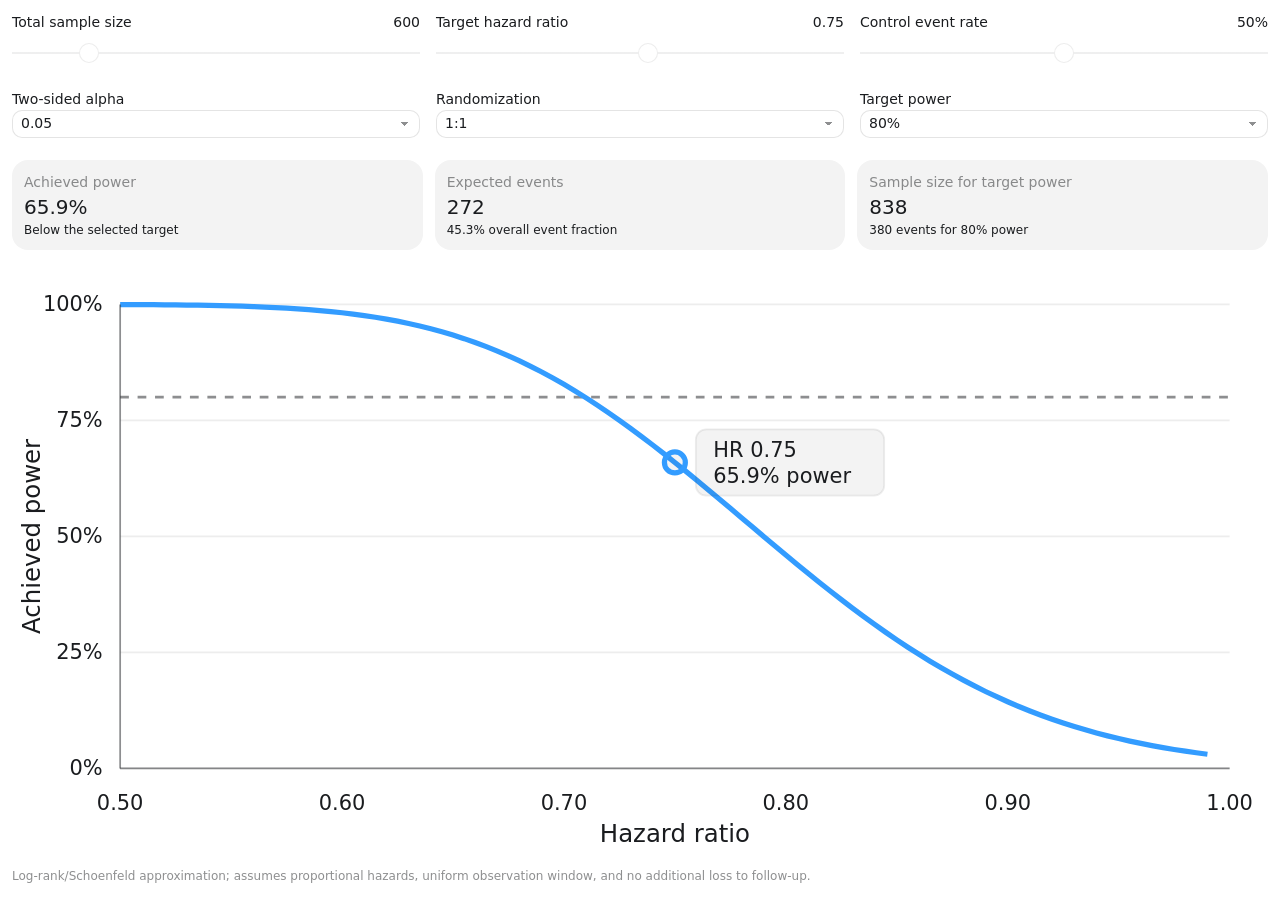
==== tools/oncology-trial-power/index.html @ fb747f23 "Add files via upload Add interactive oncology trial power calculator" ====
<!doctype html>
<html lang="en" data-visualize-standalone>
<head>
<meta charset="utf-8">
<meta name="viewport" content="width=device-width, initial-scale=1">
<meta name="referrer" content="no-referrer">
<title>Oncology Trial Power Explorer</title>
<meta name="description" content="Interactive educational calculator demonstrating how sample size, event rate, hazard ratio, alpha, and allocation affect statistical power in a two-arm oncology trial.">
<link rel="canonical" href="https://www.talkingabouttumors.com/tools/oncology-trial-power/">
<meta property="og:title" content="Oncology Trial Power Explorer">
<meta property="og:description" content="Explore how common oncology trial-design assumptions change expected events and statistical power.">
<meta property="og:type" content="website">
<meta property="og:url" content="https://www.talkingabouttumors.com/tools/oncology-trial-power/">
<style>:root {
  color-scheme: light dark;
  background-color: transparent !important;

  /* Agent-facing contract; keep in sync with SKILL.md. */
  --background: var(
    --main-surface-primary,
    light-dark(rgb(255 255 255), rgb(24 24 24))
  );
  --foreground: light-dark(rgb(26 28 31), rgb(255 255 255));
  --card: color-mix(in oklab, var(--foreground) 5%, transparent);
  --card-foreground: var(--foreground);
  --popover: light-dark(rgb(255 255 255), rgb(45 45 45));
  --popover-foreground: var(--foreground);
  --primary: light-dark(rgb(51 156 255), rgb(131 195 255));
  --primary-foreground: light-dark(rgb(255 255 255), rgb(13 13 13));
  --secondary: light-dark(rgb(255 255 255 / 96%), rgb(54 54 54 / 96%));
  --secondary-foreground: var(--foreground);
  --muted: color-mix(in srgb, var(--foreground) 10%, transparent);
  --muted-foreground: light-dark(
    rgb(26 28 31 / 49.4%),
    rgb(255 255 255 / 49.8%)
  );
  --accent: light-dark(rgb(229 242 255), rgb(13 39 63));
  --accent-foreground: var(--primary);
  --destructive: light-dark(rgb(226 85 7), rgb(255 133 73));
  --border: light-dark(rgb(26 28 31 / 8%), rgb(255 255 255 / 8.2%));
  --input: light-dark(
    rgb(26 28 31 / 11.8%),
    color-mix(in oklab, rgb(0 0 0) 10%, transparent)
  );
  --ring: light-dark(rgb(51 156 255), rgb(131 195 255 / 76%));
  --font-size-base: 14px;

  /* Internal implementation variables; not part of the agent contract. */
  --font-sans: -apple-system, system-ui, "Segoe UI", sans-serif;
  --font-mono:
    ui-monospace, SFMono-Regular, "SF Mono", Menlo, Consolas, "Liberation Mono",
    monospace;
  --font-size-normal: max(11px, var(--font-size-base));
  --font-size-tooltip: calc(var(--font-size-base) - 1px);
  --font-size-small: max(11px, calc(var(--font-size-base) - 2px));
  --font-size-h1: calc(var(--font-size-normal) * 1.7142857143);
  --font-size-h2: calc(var(--font-size-normal) * 1.4285714286);
  --font-size-h3: calc(var(--font-size-normal) * 1.2857142857);
  --font-weight-normal: 430;
  --font-weight-medium: 500;
  --line-height-normal: calc(var(--font-size-normal) * 1.5);
  --line-height-tooltip: calc(var(--font-size-tooltip) * 1.4285714286);
  --line-height-small: calc(var(--font-size-small) + 4px);
  --radius: 10px;
  --radius-sm: calc(var(--radius) * 0.6);
  --radius-md: calc(var(--radius) * 0.8);
  --radius-lg: var(--radius);
  --radius-2xl: calc(var(--radius) * 1.6);
  --radius-full: 9999px;
  --shadow-sm: 0 1px 2px -1px rgb(0 0 0 / 8%);
  --checkmark-image: url("data:image/svg+xml,%3Csvg xmlns='http://www.w3.org/2000/svg' viewBox='0 0 17 17'%3E%3Cpath d='M12.8961 3.64101C13.1297 3.41418 13.4984 3.37523 13.7779 3.56581C14.0571 3.75635 14.1554 4.11331 14.0299 4.41347L13.9615 4.53847L7.71151 13.7045C7.59411 13.8767 7.4063 13.9877 7.19881 14.0072C6.99136 14.0267 6.78564 13.9533 6.63826 13.806L2.88826 10.056L2.79842 9.9457C2.6192 9.67407 2.64927 9.30496 2.88826 9.06581C3.12738 8.82669 3.49647 8.79676 3.76815 8.97597L3.8785 9.06581L7.03084 12.2182L12.8053 3.74941L12.8961 3.64101Z'/%3E%3C/svg%3E");

  /* Legacy aliases; not part of the current agent contract. */
  --viz-bg: transparent;
  --viz-panel: var(--card);
  --viz-border: var(--border);
  --viz-text: var(--foreground);
  --viz-muted: var(--muted-foreground);
  --viz-accent: var(--primary);
  --viz-accent-text: var(--primary-foreground);
  --viz-accent-bg: var(--accent);
  --viz-font-size: var(--font-size-base);
  --viz-warning: var(--destructive);
  --color-background-primary: var(--background);
  --color-text-primary: var(--foreground);
  --color-border-secondary: var(--border);
}

:root[data-visualize-standalone] {
  background-color: var(--background) !important;
}

/* Generic mobile code-block hosts provide light/dark mode but no series palette.
   AppBlock hosts set all six variables themselves. */
:root:not([data-app-block-surface]) {
  --viz-series-1: var(--primary);
  --viz-series-2: light-dark(#f3883b, #f59a56);
  --viz-series-3: light-dark(#5dc977, #74d58b);
  --viz-series-4: light-dark(#eb77b1, #f08fc0);
  --viz-series-5: light-dark(#9b79ec, #aa91ef);
  --viz-series-6: light-dark(#3ab9b1, #5acbc2);
}

:root[data-theme="light"] {
  color-scheme: light;
}

:root[data-theme="dark"] {
  color-scheme: dark;
}

* {
  box-sizing: border-box;
}

html > body {
  margin: 0;
  padding: 5px;
  color: var(--foreground);
  background: transparent !important;
  font-family: var(--font-sans);
  font-size: var(--font-size-normal);
  font-weight: var(--font-weight-normal);
  line-height: var(--line-height-normal);
}

:root:not([data-app-block-surface]) > body {
  padding: 12px;
}

a {
  color: color-mix(in srgb, var(--viz-accent) 80%, var(--viz-text) 20%);
  cursor: pointer;
  font-weight: var(--viz-font-weight-medium);
  text-decoration: none;
  text-underline-offset: 2px;
}

a:is(:hover, :focus-visible) {
  text-decoration-line: underline;
  text-decoration-style: dashed;
  text-decoration-thickness: 0.5px;
}

h1,
h2,
h3,
h4,
h5,
h6,
p {
  margin-block: 0;
}

h1 {
  font-size: var(--font-size-h1);
  font-weight: var(--font-weight-medium);
  line-height: 1.25;
}

h2 {
  font-size: var(--font-size-h2);
  font-weight: var(--font-weight-medium);
  line-height: 1.25;
}

h3,
h4,
h5,
h6 {
  font-size: var(--font-size-h3);
  font-weight: var(--font-weight-medium);
  line-height: 1.3;
}

b,
strong,
th {
  font-weight: var(--font-weight-medium);
}

code:not(pre code) {
  display: inline;
  padding: 1px 6px;
  border-radius: var(--radius-sm);
  background: var(--muted);
  font-family: var(--font-mono);
  font-size: 0.92em;
  overflow-wrap: anywhere;
  -webkit-box-decoration-break: clone;
  box-decoration-break: clone;
  word-break: break-word;
}

#widget {
  display: flex;
  flex-direction: column;
  gap: 12px;
  width: 100%;
  padding: 0;
  background: transparent !important;
}

.card {
  min-width: 0;
  padding: 12px;
  overflow: hidden;
  overflow-wrap: break-word;
  border-radius: var(--radius-2xl);
  color: var(--card-foreground);
  background: var(--card);
}

#widget > :not(.card) {
  width: 100% !important;
  max-width: none !important;
  margin: 0 !important;
  padding: 0 !important;
  border: 0 !important;
  border-radius: 0 !important;
  background: transparent !important;
  box-shadow: none !important;
}

.tooltip {
  position: fixed;
  z-index: 50;
  top: 0;
  left: 0;
  width: max-content;
  max-width: min(
    20rem,
    var(--tooltip-available-width, calc(100vw - 10px)),
    calc(100vw - 10px)
  );
  max-height: min(
    var(--tooltip-available-height, calc(100vh - 10px)),
    calc(100vh - 10px)
  );
  padding: 4px 8px;
  border: 1px solid var(--border);
  border-radius: var(--radius-lg);
  color: var(--popover-foreground);
  background: var(--popover);
  box-shadow: none;
  font-size: var(--font-size-tooltip);
  line-height: var(--line-height-tooltip);
  overflow-wrap: break-word;
  white-space: normal;
  pointer-events: none;
  user-select: none;
}

.viz-grid {
  display: grid;
  grid-template-columns: repeat(auto-fit, minmax(max(180px, 24%), 1fr));
  gap: 10px;
}

.viz-stat {
  display: flex;
  flex-direction: column;
  gap: 2px;
}

.viz-stat-value {
  font-size: var(--font-size-h2);
  font-weight: var(--font-weight-medium);
  line-height: 1.25;
}

.viz-row {
  display: flex;
  flex-wrap: wrap;
  align-items: center;
  gap: 10px;
}

.viz-badge {
  padding: 3px 8px;
  border-radius: var(--radius-full);
  color: var(--accent-foreground);
  background: var(--accent);
  font-weight: var(--font-weight-medium);
}

small,
.text-small,
.viz-badge {
  font-size: var(--font-size-small);
  line-height: var(--line-height-small);
}

.text-muted {
  color: var(--muted-foreground);
}

.sr-only {
  position: absolute;
  width: 1px;
  height: 1px;
  padding: 0;
  overflow: hidden;
  clip: rect(0, 0, 0, 0);
  white-space: nowrap;
  border: 0;
}

.viz-legend,
.viz-controls {
  display: flex;
  flex-wrap: wrap;
  align-items: center;
  gap: 8px;
}

.viz-controls > .form-label {
  display: grid;
  min-width: min(100%, 260px);
  flex: 1 1 280px;
  grid-template-columns: minmax(0, 1fr) auto;
  align-items: baseline;
  gap: 2px 12px;
  margin-bottom: 0;
}

.viz-controls > .form-label > :is(.form-control, .form-range, .form-select) {
  grid-column: 1 / -1;
}

.btn,
.form-check-input,
.form-control,
.form-range,
.form-select {
  font: inherit;
}

.btn {
  appearance: button;
  display: inline-flex;
  min-height: 28px;
  align-items: center;
  justify-content: center;
  gap: 4px;
  margin: 0;
  padding: 0 8px;
  -webkit-app-region: no-drag;
  border: 1px solid var(--input);
  border-radius: var(--radius-lg);
  color: var(--secondary-foreground);
  background: var(--secondary);
  cursor: var(--cursor-interaction, pointer);
  text-align: center;
  text-decoration: none;
  white-space: nowrap;
  user-select: none;
  -webkit-font-smoothing: antialiased;
}

a.btn {
  cursor: pointer;
  text-decoration: none;
}

.btn:not(:disabled):hover {
  background: color-mix(in srgb, var(--foreground) 6%, var(--secondary));
}

.btn-primary {
  border-color: transparent;
  color: var(--primary-foreground);
  background: var(--foreground);
  background-clip: padding-box;
}

.btn-primary:not(:disabled):hover {
  background: color-mix(in srgb, var(--foreground) 80%, transparent);
  background-clip: padding-box;
}

.btn-ghost {
  border-color: transparent;
  color: var(--muted-foreground);
  background: transparent;
}

.btn-ghost:not(:disabled):hover {
  color: var(--foreground);
  background: color-mix(in srgb, var(--foreground) 6%, var(--secondary));
}

.btn:disabled {
  cursor: not-allowed;
  opacity: 0.4;
}

[data-lucide] {
  stroke-width: 1.6;
}

.form-label {
  display: block;
  margin-bottom: 6px;
  color: var(--foreground);
}

.form-control {
  display: block;
  width: 100%;
  min-height: 28px;
  padding: 0 8px;
  outline: none;
  border: 1px solid var(--input);
  border-radius: var(--radius-lg);
  color: var(--foreground);
  background: var(--secondary);
}

.form-control::placeholder {
  color: var(--muted-foreground);
}

textarea.form-control {
  height: auto;
  min-height: 72px;
  padding: 8px 10px;
  resize: vertical;
}

.form-control:focus-visible {
  border-color: var(--ring);
  box-shadow: inset 0 0 0 1px var(--ring);
}

.form-control:disabled,
.form-select:disabled {
  cursor: not-allowed;
  opacity: 0.4;
}

.form-select {
  appearance: none;
  display: block;
  width: 100%;
  min-height: 28px;
  margin: 0;
  padding: 0 32px 0 8px;
  outline: none;
  border: 1px solid var(--input);
  border-radius: var(--radius-lg);
  color: var(--foreground);
  background-color: var(--secondary);
  background-image:
    linear-gradient(45deg, transparent 50%, var(--muted-foreground) 50%),
    linear-gradient(135deg, var(--muted-foreground) 50%, transparent 50%);
  background-position:
    calc(100% - 14px) 50%,
    calc(100% - 10px) 50%;
  background-repeat: no-repeat;
  background-size: 4px 4px;
  cursor: var(--cursor-interaction, default);
}

.form-select:not(:disabled):hover {
  background-color: color-mix(in srgb, var(--foreground) 6%, var(--secondary));
}

.form-select:focus-visible {
  border-color: var(--ring);
  box-shadow: inset 0 0 0 1px var(--ring);
}

.form-check {
  display: flex;
  min-height: 20px;
  align-items: center;
  gap: 6px;
}

.form-check-input {
  appearance: none;
  width: 14px;
  height: 14px;
  flex: 0 0 auto;
  margin: 0;
  border: 1px solid var(--input);
  color: var(--primary-foreground);
  background-color: transparent;
  cursor: var(--cursor-interaction, default);
  transition:
    background-color 150ms,
    border-color 150ms,
    box-shadow 150ms;
}

.form-check:not(.form-switch) .form-check-input[type="checkbox"] {
  border-color: var(--input);
  border-radius: var(--radius-sm);
  background-color: var(--secondary);
  box-shadow: var(--shadow-sm);
}

.form-check:not(.form-switch)
  .form-check-input:not(:disabled):not(:checked):hover {
  background-color: var(--card);
}

.form-check:not(.form-switch) .form-check-input[type="checkbox"]:checked {
  border-color: var(--primary);
  background-color: var(--primary);
}

.form-check:not(.form-switch)
  .form-check-input[type="checkbox"]:checked::before {
  display: block;
  width: 100%;
  height: 100%;
  background: var(--primary-foreground);
  content: "";
  mask: var(--checkmark-image) center / 12px 12px no-repeat;
}

.form-check-input[type="radio"] {
  width: 14px;
  height: 14px;
  border-radius: var(--radius-full);
}

.form-check-input[type="radio"]:checked {
  border: 2px solid var(--primary);
  background:
    radial-gradient(circle, var(--primary-foreground) 0 2.5px, transparent 3px),
    var(--primary);
}

.form-check:not(.form-switch) .form-check-input:focus-visible {
  outline: 2px solid var(--ring);
  outline-offset: 2px;
}

.form-check:not(.form-switch) .form-check-input:disabled {
  cursor: not-allowed;
  pointer-events: none;
}

.form-check:not(.form-switch) .form-check-input:disabled + .form-check-label {
  cursor: not-allowed;
}

.form-switch .form-check-input:disabled,
.form-switch .form-check-input:disabled + .form-check-label {
  cursor: not-allowed;
  opacity: 0.6;
}

.form-check-label {
  color: var(--foreground);
  cursor: var(--cursor-interaction, default);
}

.form-switch .form-check-input {
  position: relative;
  width: 32px;
  height: 20px;
  border: 0;
  border-radius: var(--radius-full);
  background: var(--muted);
  box-shadow: none;
  transition: background-color 200ms cubic-bezier(0, 0, 0.2, 1);
}

.form-switch .form-check-input::before {
  position: absolute;
  top: 50%;
  left: 0;
  width: 16px;
  height: 16px;
  box-sizing: border-box;
  border: 1px solid light-dark(var(--primary-foreground), var(--foreground));
  border-radius: var(--radius-full);
  background: light-dark(var(--primary-foreground), var(--foreground));
  box-shadow: var(--shadow-sm);
  content: "";
  transform: translate(2px, -50%);
  transition: transform 200ms cubic-bezier(0, 0, 0.2, 1);
}

.form-switch .form-check-input:checked {
  background: var(--primary);
}

.form-switch .form-check-input:checked::before {
  transform: translate(14px, -50%);
}

.form-switch .form-check-input:focus-visible {
  box-shadow: 0 0 0 2px var(--ring);
}

.form-range {
  appearance: none;
  display: block;
  width: 100%;
  height: 28px;
  flex: 1;
  margin: 0;
  padding: 0;
  outline: none;
  border: 0;
  accent-color: var(--primary);
  background: linear-gradient(
      color-mix(in srgb, var(--foreground) 7%, transparent),
      color-mix(in srgb, var(--foreground) 7%, transparent)
    )
    center / 100% 2px no-repeat;
}

.form-range::-webkit-slider-runnable-track {
  height: 28px;
  background: transparent;
}

.form-range::-webkit-slider-thumb {
  appearance: none;
  width: 20px;
  height: 20px;
  margin-top: 4px;
  border: 1px solid var(--border);
  border-radius: var(--radius-full);
  background: light-dark(var(--primary-foreground), var(--foreground));
}

.form-range:focus-visible::-webkit-slider-thumb {
  border-color: var(--ring);
  box-shadow: inset 0 0 0 1px var(--ring);
}

.form-range::-moz-range-track {
  height: 28px;
  background: transparent;
}

.form-range::-moz-range-thumb {
  width: 20px;
  height: 20px;
  border: 1px solid var(--border);
  border-radius: var(--radius-full);
  background: light-dark(var(--primary-foreground), var(--foreground));
}

.form-range:focus-visible::-moz-range-thumb {
  border-color: var(--ring);
  box-shadow: inset 0 0 0 1px var(--ring);
}

.form-range:disabled {
  cursor: not-allowed;
  opacity: 0.4;
}

.btn:not(.btn-primary, .viz-tile):is(
    [aria-pressed="true"],
    [aria-selected="true"],
    .is-selected
  ) {
  border-color: var(--primary);
  color: var(--primary-foreground);
  background: var(--primary);
}

.btn.viz-tile:is([aria-pressed="true"], [aria-selected="true"], .is-selected) {
  border-color: var(--primary);
  box-shadow: inset 0 0 0 1px var(--primary);
}

.btn:focus-visible {
  outline: 2px solid var(--ring);
  outline-offset: 2px;
}

svg {
  display: block;
  max-width: 100%;
  height: auto;
}

#widget > svg {
  width: 100%;
}

.text-warning,
.text-destructive {
  color: var(--destructive);
}
</style>
</head>
<body>
<div id="oncology-power-explorer">
  <style>
    #oncology-power-explorer {
      color: var(--foreground);
      background: transparent;
      width: 100%;
    }
    #oncology-power-explorer .ope-controls {
      display: grid;
      grid-template-columns: repeat(3, minmax(0, 1fr));
      gap: 1rem;
      margin-bottom: 1rem;
    }
    #oncology-power-explorer .ope-control {
      min-width: 0;
    }
    #oncology-power-explorer .ope-control-head {
      display: flex;
      justify-content: space-between;
      gap: .75rem;
      align-items: baseline;
      margin-bottom: .35rem;
    }
    #oncology-power-explorer .ope-value {
      font-weight: 500;
      white-space: nowrap;
    }
    #oncology-power-explorer .ope-selects {
      display: flex;
      flex-wrap: wrap;
      gap: 1rem;
      margin: .25rem 0 1rem;
      align-items: end;
    }
    #oncology-power-explorer .ope-selects .form-label {
      flex: 1 1 150px;
    }
    #oncology-power-explorer .ope-metrics {
      display: grid;
      grid-template-columns: repeat(3, minmax(0, 1fr));
      gap: .75rem;
      margin-bottom: 1rem;
    }
    #oncology-power-explorer .ope-chart-wrap {
      position: relative;
      width: 100%;
    }
    #oncology-power-explorer .ope-chart {
      display: block;
      width: 100%;
      height: auto;
      color: var(--foreground);
      overflow: visible;
    }
    #oncology-power-explorer .ope-gridline {
      stroke: var(--border);
      stroke-width: 1;
    }
    #oncology-power-explorer .ope-axis {
      stroke: var(--muted-foreground);
      stroke-width: 1;
    }
    #oncology-power-explorer .ope-power-line {
      fill: none;
      stroke: var(--viz-series-1);
      stroke-width: 3;
    }
    #oncology-power-explorer .ope-target-line {
      stroke: var(--muted-foreground);
      stroke-width: 1.5;
      stroke-dasharray: 5 5;
    }
    #oncology-power-explorer .ope-marker {
      fill: var(--card);
      stroke: var(--viz-series-1);
      stroke-width: 3;
    }
    #oncology-power-explorer .ope-label-bg {
      fill: var(--card);
      stroke: var(--border);
    }
    #oncology-power-explorer .ope-label,
    #oncology-power-explorer .ope-tick {
      fill: var(--foreground);
      font-weight: 400;
    }
    #oncology-power-explorer .ope-muted {
      fill: var(--muted-foreground);
    }
    #oncology-power-explorer .ope-foot {
      margin-top: .55rem;
    }
    @media (max-width: 620px) {
      #oncology-power-explorer .ope-controls,
      #oncology-power-explorer .ope-metrics {
        grid-template-columns: 1fr;
      }
    }
  </style>

  <div class="ope-controls" aria-label="Trial assumptions">
    <label class="ope-control form-label" for="ope-n">
      <span class="ope-control-head"><span>Total sample size</span><span class="ope-value" id="ope-n-value">600</span></span>
      <input class="form-range" id="ope-n" type="range" min="100" max="3000" step="50" value="600">
    </label>
    <label class="ope-control form-label" for="ope-hr">
      <span class="ope-control-head"><span>Target hazard ratio</span><span class="ope-value" id="ope-hr-value">0.75</span></span>
      <input class="form-range" id="ope-hr" type="range" min="0.50" max="0.98" step="0.01" value="0.75">
    </label>
    <label class="ope-control form-label" for="ope-event">
      <span class="ope-control-head"><span>Control event rate</span><span class="ope-value" id="ope-event-value">50%</span></span>
      <input class="form-range" id="ope-event" type="range" min="10" max="90" step="1" value="50">
    </label>
  </div>

  <div class="ope-selects">
    <label class="form-label" for="ope-alpha">Two-sided alpha
      <select class="form-select" id="ope-alpha">
        <option value="0.10">0.10</option>
        <option value="0.05" selected>0.05</option>
        <option value="0.01">0.01</option>
      </select>
    </label>
    <label class="form-label" for="ope-allocation">Randomization
      <select class="form-select" id="ope-allocation">
        <option value="0.5" selected>1:1</option>
        <option value="0.6666667">2:1 experimental:control</option>
        <option value="0.3333333">1:2 experimental:control</option>
      </select>
    </label>
    <label class="form-label" for="ope-target">Target power
      <select class="form-select" id="ope-target">
        <option value="0.80" selected>80%</option>
        <option value="0.90">90%</option>
      </select>
    </label>
  </div>

  <div class="ope-metrics" aria-live="polite">
    <div class="card viz-stat">
      <div class="text-muted">Achieved power</div>
      <div class="viz-stat-value" id="ope-power">—</div>
      <div class="text-small" id="ope-power-context">—</div>
    </div>
    <div class="card viz-stat">
      <div class="text-muted">Expected events</div>
      <div class="viz-stat-value" id="ope-events">—</div>
      <div class="text-small" id="ope-events-context">—</div>
    </div>
    <div class="card viz-stat">
      <div class="text-muted">Sample size for target power</div>
      <div class="viz-stat-value" id="ope-required-n">—</div>
      <div class="text-small" id="ope-required-context">—</div>
    </div>
  </div>

  <div class="ope-chart-wrap">
    <svg class="ope-chart" id="ope-chart" viewBox="0 0 720 340" role="img" aria-labelledby="ope-chart-title ope-chart-desc">
      <title id="ope-chart-title">Achieved power across hazard ratios</title>
      <desc id="ope-chart-desc">A power curve based on the current sample size, event rate, alpha, and allocation assumptions.</desc>
      <g id="ope-grid"></g>
      <path id="ope-target-line" class="ope-target-line"></path>
      <path id="ope-power-line" class="ope-power-line"></path>
      <circle id="ope-marker" class="ope-marker" r="6"></circle>
      <g id="ope-marker-label"></g>
      <g id="ope-axes"></g>
    </svg>
  </div>
  <div class="ope-foot text-small text-muted">Log-rank/Schoenfeld approximation; assumes proportional hazards, uniform observation window, and no additional loss to follow-up.</div>

  <script>
    (function () {
      "use strict";
      var root = document.getElementById("oncology-power-explorer");
      if (!root) return;

      var el = {
        n: root.querySelector("#ope-n"),
        hr: root.querySelector("#ope-hr"),
        event: root.querySelector("#ope-event"),
        alpha: root.querySelector("#ope-alpha"),
        allocation: root.querySelector("#ope-allocation"),
        target: root.querySelector("#ope-target"),
        nValue: root.querySelector("#ope-n-value"),
        hrValue: root.querySelector("#ope-hr-value"),
        eventValue: root.querySelector("#ope-event-value"),
        power: root.querySelector("#ope-power"),
        powerContext: root.querySelector("#ope-power-context"),
        events: root.querySelector("#ope-events"),
        eventsContext: root.querySelector("#ope-events-context"),
        requiredN: root.querySelector("#ope-required-n"),
        requiredContext: root.querySelector("#ope-required-context"),
        chartDesc: root.querySelector("#ope-chart-desc"),
        grid: root.querySelector("#ope-grid"),
        axes: root.querySelector("#ope-axes"),
        line: root.querySelector("#ope-power-line"),
        targetLine: root.querySelector("#ope-target-line"),
        marker: root.querySelector("#ope-marker"),
        markerLabel: root.querySelector("#ope-marker-label")
      };

      function erf(x) {
        var sign = x < 0 ? -1 : 1;
        var a = Math.abs(x);
        var t = 1 / (1 + 0.3275911 * a);
        var y = 1 - (((((1.061405429 * t - 1.453152027) * t) + 1.421413741) * t - 0.284496736) * t + 0.254829592) * t * Math.exp(-a * a);
        return sign * y;
      }

      function normalCdf(x) {
        return 0.5 * (1 + erf(x / Math.sqrt(2)));
      }

      function normalInv(p) {
        var a = [-39.6968302866538, 220.946098424521, -275.928510446969, 138.357751867269, -30.6647980661472, 2.50662827745924];
        var b = [-54.4760987982241, 161.585836858041, -155.698979859887, 66.8013118877197, -13.2806815528857];
        var c = [-0.00778489400243029, -0.322396458041136, -2.40075827716184, -2.54973253934373, 4.37466414146497, 2.93816398269878];
        var d = [0.00778469570904146, 0.32246712907004, 2.44513413714299, 3.75440866190742];
        var plow = 0.02425;
        var phigh = 1 - plow;
        var q;
        var r;
        if (p < plow) {
          q = Math.sqrt(-2 * Math.log(p));
          return (((((c[0] * q + c[1]) * q + c[2]) * q + c[3]) * q + c[4]) * q + c[5]) / ((((d[0] * q + d[1]) * q + d[2]) * q + d[3]) * q + 1);
        }
        if (p > phigh) {
          q = Math.sqrt(-2 * Math.log(1 - p));
          return -(((((c[0] * q + c[1]) * q + c[2]) * q + c[3]) * q + c[4]) * q + c[5]) / ((((d[0] * q + d[1]) * q + d[2]) * q + d[3]) * q + 1);
        }
        q = p - 0.5;
        r = q * q;
        return (((((a[0] * r + a[1]) * r + a[2]) * r + a[3]) * r + a[4]) * r + a[5]) * q / (((((b[0] * r + b[1]) * r + b[2]) * r + b[3]) * r + b[4]) * r + 1);
      }

      function expectedEventFraction(controlRate, hr, experimentalFraction) {
        var experimentalRate = 1 - Math.pow(1 - controlRate, hr);
        return (1 - experimentalFraction) * controlRate + experimentalFraction * experimentalRate;
      }

      function achievedPower(n, controlRate, hr, experimentalFraction, alpha) {
        var eventFraction = expectedEventFraction(controlRate, hr, experimentalFraction);
        var events = n * eventFraction;
        var information = events * experimentalFraction * (1 - experimentalFraction);
        var za = normalInv(1 - alpha / 2);
        return normalCdf(Math.sqrt(information) * Math.abs(Math.log(hr)) - za);
      }

      function svgNode(tag, attrs, text) {
        var node = document.createElementNS("http://www.w3.org/2000/svg", tag);
        Object.keys(attrs || {}).forEach(function (key) { node.setAttribute(key, attrs[key]); });
        if (text !== undefined) node.textContent = text;
        return node;
      }

      function pathFrom(points) {
        return points.map(function (p, i) { return (i ? "L" : "M") + p[0].toFixed(2) + " " + p[1].toFixed(2); }).join(" ");
      }

      function update() {
        var n = Number(el.n.value);
        var hr = Number(el.hr.value);
        var controlRate = Number(el.event.value) / 100;
        var alpha = Number(el.alpha.value);
        var experimentalFraction = Number(el.allocation.value);
        var targetPower = Number(el.target.value);
        var eventFraction = expectedEventFraction(controlRate, hr, experimentalFraction);
        var events = n * eventFraction;
        var power = achievedPower(n, controlRate, hr, experimentalFraction, alpha);
        var za = normalInv(1 - alpha / 2);
        var zb = normalInv(targetPower);
        var requiredEvents = Math.pow(za + zb, 2) / (experimentalFraction * (1 - experimentalFraction) * Math.pow(Math.log(hr), 2));
        var requiredN = requiredEvents / eventFraction;
        var experimentalRate = 1 - Math.pow(1 - controlRate, hr);

        el.nValue.textContent = n.toLocaleString();
        el.hrValue.textContent = hr.toFixed(2);
        el.eventValue.textContent = Math.round(controlRate * 100) + "%";
        el.power.textContent = (power * 100).toFixed(1) + "%";
        el.powerContext.textContent = power >= targetPower ? "Meets the selected target" : "Below the selected target";
        el.events.textContent = Math.round(events).toLocaleString();
        el.eventsContext.textContent = (eventFraction * 100).toFixed(1) + "% overall event fraction";
        el.requiredN.textContent = Math.ceil(requiredN / 2) * 2;
        el.requiredContext.textContent = Math.ceil(requiredEvents) + " events for " + Math.round(targetPower * 100) + "% power";
        el.chartDesc.textContent = "With " + n + " participants, a control event rate of " + Math.round(controlRate * 100) + " percent, and a hazard ratio of " + hr.toFixed(2) + ", achieved power is " + (power * 100).toFixed(1) + " percent. The implied experimental-arm event rate is " + (experimentalRate * 100).toFixed(1) + " percent.";

        var W = 720;
        var H = 340;
        var m = { left: 62, right: 22, top: 22, bottom: 52 };
        var xMin = 0.50;
        var xMax = 1.00;
        var yMin = 0;
        var yMax = 1;
        var x = function (v) { return m.left + (v - xMin) / (xMax - xMin) * (W - m.left - m.right); };
        var y = function (v) { return H - m.bottom - (v - yMin) / (yMax - yMin) * (H - m.top - m.bottom); };

        el.grid.textContent = "";
        el.axes.textContent = "";
        [0, 0.25, 0.5, 0.75, 1].forEach(function (v) {
          el.grid.appendChild(svgNode("line", { x1: m.left, y1: y(v), x2: W - m.right, y2: y(v), "class": "ope-gridline" }));
          el.axes.appendChild(svgNode("text", { x: m.left - 10, y: y(v) + 4, "text-anchor": "end", "class": "ope-tick text-small" }, Math.round(v * 100) + "%"));
        });
        [0.50, 0.60, 0.70, 0.80, 0.90, 1.00].forEach(function (v) {
          el.axes.appendChild(svgNode("text", { x: x(v), y: H - m.bottom + 24, "text-anchor": "middle", "class": "ope-tick text-small" }, v.toFixed(2)));
        });
        el.axes.appendChild(svgNode("line", { x1: m.left, y1: m.top, x2: m.left, y2: H - m.bottom, "class": "ope-axis" }));
        el.axes.appendChild(svgNode("line", { x1: m.left, y1: H - m.bottom, x2: W - m.right, y2: H - m.bottom, "class": "ope-axis" }));
        el.axes.appendChild(svgNode("text", { x: (m.left + W - m.right) / 2, y: H - 10, "text-anchor": "middle", "class": "ope-label" }, "Hazard ratio"));
        el.axes.appendChild(svgNode("text", { x: 16, y: (m.top + H - m.bottom) / 2, transform: "rotate(-90 16 " + ((m.top + H - m.bottom) / 2) + ")", "text-anchor": "middle", "class": "ope-label" }, "Achieved power"));

        var points = [];
        for (var h = xMin; h <= 0.995; h += 0.005) points.push([x(h), y(achievedPower(n, controlRate, h, experimentalFraction, alpha))]);
        el.line.setAttribute("d", pathFrom(points));
        el.targetLine.setAttribute("d", "M" + m.left + " " + y(targetPower) + " L" + (W - m.right) + " " + y(targetPower));

        var mx = x(hr);
        var my = y(power);
        el.marker.setAttribute("cx", mx);
        el.marker.setAttribute("cy", my);
        el.markerLabel.textContent = "";
        var labelW = 108;
        var labelH = 38;
        var labelX = Math.min(W - m.right - labelW, Math.max(m.left, mx + 12));
        var labelY = Math.max(m.top, Math.min(H - m.bottom - labelH, my - 19));
        el.markerLabel.appendChild(svgNode("rect", { x: labelX, y: labelY, width: labelW, height: labelH, rx: 6, "class": "ope-label-bg" }));
        el.markerLabel.appendChild(svgNode("text", { x: labelX + 10, y: labelY + 16, "class": "ope-label text-small" }, "HR " + hr.toFixed(2)));
        el.markerLabel.appendChild(svgNode("text", { x: labelX + 10, y: labelY + 31, "class": "ope-label text-small" }, (power * 100).toFixed(1) + "% power"));
      }

      [el.n, el.hr, el.event, el.alpha, el.allocation, el.target].forEach(function (control) {
        control.addEventListener("input", update);
        control.addEventListener("change", update);
      });
      update();
    }());
  </script>
</div>

<script id="codex-visualization-tooltip">/* oxlint-disable typescript/no-unsafe-argument, typescript/no-unsafe-call, typescript/no-unsafe-return */
// Runs inside the visualization sandbox, not the host webview.
(() => {
  if (window.FloatingUIDOM == null) {
    return;
  }
  const { autoUpdate, computePosition, flip, offset, shift, size } =
    window.FloatingUIDOM;
  const tooltipPlacements = new Set(["top", "right", "bottom", "left"]);
  const tooltipId = `codex-visualization-tooltip-${
    window.crypto?.randomUUID?.() ?? Date.now().toString(36)
  }`;
  const tooltipGap = 5;
  const hoverDelay = 700;
  const skipDelay = 300;
  let activeTrigger = null;
  let pendingTrigger = null;
  let tooltip = null;
  let openTimeout = null;
  let autoUpdateCleanup = null;
  let positionRequest = 0;
  let skipDelayUntil = 0;

  const getTrigger = (target) =>
    target?.nodeType === Node.ELEMENT_NODE
      ? target.closest("[data-tooltip]")
      : null;
  const containsTarget = (trigger, target) =>
    target?.nodeType != null && trigger.contains(target);
  const getContent = (trigger) =>
    trigger.getAttribute("data-tooltip")?.trim() ?? "";
  const getPlacement = (trigger) => {
    const placement = trigger.getAttribute("data-tooltip-placement");
    return tooltipPlacements.has(placement) ? placement : "top";
  };
  const getTooltip = () => {
    if (tooltip == null) {
      tooltip = document.createElement("div");
      tooltip.id = tooltipId;
      tooltip.className = "tooltip";
      tooltip.setAttribute("role", "tooltip");
    }
    return tooltip;
  };
  const setDescribedBy = (trigger, described) => {
    const ids = new Set(
      (trigger.getAttribute("aria-describedby") ?? "")
        .split(/\s+/)
        .filter(Boolean),
    );
    if (described) {
      ids.add(tooltipId);
    } else {
      ids.delete(tooltipId);
    }
    if (ids.size === 0) {
      trigger.removeAttribute("aria-describedby");
    } else {
      trigger.setAttribute("aria-describedby", [...ids].join(" "));
    }
  };
  const clearOpenTimeout = () => {
    if (openTimeout != null) {
      window.clearTimeout(openTimeout);
      openTimeout = null;
    }
    pendingTrigger = null;
  };
  const closeTooltip = (activateSkipDelay = true) => {
    clearOpenTimeout();
    positionRequest += 1;
    autoUpdateCleanup?.();
    autoUpdateCleanup = null;
    if (activeTrigger == null) {
      return;
    }
    setDescribedBy(activeTrigger, false);
    activeTrigger = null;
    tooltip?.remove();
    if (activateSkipDelay) {
      skipDelayUntil = Date.now() + skipDelay;
    }
  };
  const updatePosition = (trigger, floating) => {
    const request = ++positionRequest;
    void computePosition(trigger, floating, {
      middleware: [
        offset(tooltipGap),
        flip({ padding: tooltipGap }),
        shift({ padding: tooltipGap }),
        size({
          padding: tooltipGap,
          apply({ availableHeight, availableWidth, elements }) {
            elements.floating.style.setProperty(
              "--tooltip-available-width",
              `${Math.max(0, availableWidth)}px`,
            );
            elements.floating.style.setProperty(
              "--tooltip-available-height",
              `${Math.max(0, availableHeight)}px`,
            );
          },
        }),
      ],
      placement: getPlacement(trigger),
      strategy: "fixed",
    })
      .then(({ x, y }) => {
        if (activeTrigger !== trigger || request !== positionRequest) {
          return;
        }
        const scale = window.devicePixelRatio || 1;
        floating.style.transform = `translate(${Math.round(x * scale) / scale}px, ${Math.round(y * scale) / scale}px)`;
        floating.style.visibility = "visible";
      })
      .catch(() => {
        if (activeTrigger === trigger && request === positionRequest) {
          closeTooltip(false);
        }
      });
  };
  const openTooltip = (trigger) => {
    const content = getContent(trigger);
    if (!trigger.isConnected || content.length === 0) {
      return;
    }
    clearOpenTimeout();
    if (activeTrigger === trigger) {
      return;
    }
    closeTooltip();
    const floating = getTooltip();
    floating.textContent = content;
    floating.style.visibility = "hidden";
    floating.style.transform = "translate(0, 0)";
    document.body.appendChild(floating);
    activeTrigger = trigger;
    setDescribedBy(trigger, true);
    autoUpdateCleanup = autoUpdate(trigger, floating, () => {
      updatePosition(trigger, floating);
    });
  };
  const requestOpen = (trigger, immediate = false) => {
    if (
      getContent(trigger).length === 0 ||
      activeTrigger === trigger ||
      pendingTrigger === trigger
    ) {
      return;
    }
    clearOpenTimeout();
    pendingTrigger = trigger;
    const delay =
      immediate || activeTrigger != null || Date.now() < skipDelayUntil
        ? 0
        : hoverDelay;
    if (delay === 0) {
      openTooltip(trigger);
      return;
    }
    openTimeout = window.setTimeout(() => {
      openTimeout = null;
      pendingTrigger = null;
      openTooltip(trigger);
    }, delay);
  };
  const handlePointerOpen = (event) => {
    if (event.pointerType === "touch") {
      return;
    }
    const trigger = getTrigger(event.target);
    if (trigger == null || containsTarget(trigger, event.relatedTarget)) {
      return;
    }
    requestOpen(trigger);
  };
  const handleLeave = (event) => {
    const trigger = getTrigger(event.target);
    if (trigger == null || containsTarget(trigger, event.relatedTarget)) {
      return;
    }
    if (activeTrigger === trigger || pendingTrigger === trigger) {
      closeTooltip();
    }
  };
  const handleFocusIn = (event) => {
    const trigger = getTrigger(event.target);
    if (trigger?.matches(":focus-visible")) {
      requestOpen(trigger, true);
    }
  };
  const handleKeyDown = (event) => {
    if (event.key === "Escape") {
      closeTooltip();
    }
  };
  const handleContextMenu = (event) => {
    const trigger = getTrigger(event.target);
    if (activeTrigger === trigger || pendingTrigger === trigger) {
      closeTooltip();
    }
  };
  const destroy = () => {
    closeTooltip(false);
    document.removeEventListener("pointerover", handlePointerOpen);
    document.removeEventListener("pointerout", handleLeave);
    document.removeEventListener("focusin", handleFocusIn);
    document.removeEventListener("focusout", handleLeave);
    document.removeEventListener("keydown", handleKeyDown);
    document.removeEventListener("contextmenu", handleContextMenu);
    tooltip = null;
  };

  document.addEventListener("pointerover", handlePointerOpen);
  document.addEventListener("pointerout", handleLeave);
  document.addEventListener("focusin", handleFocusIn);
  document.addEventListener("focusout", handleLeave);
  document.addEventListener("keydown", handleKeyDown);
  document.addEventListener("contextmenu", handleContextMenu);
  window.addEventListener("pagehide", destroy, { once: true });
})();
</script>
<script id="codex-visualization-lucide-initialization">(() => {
  const initialize = () => {
    globalThis.lucide?.createIcons({ attrs: { width: 16, height: 16 } });
  };
  if (globalThis.lucide != null) {
    initialize();
    return;
  }
  document
    .getElementById("codex-visualization-lucide")
    ?.addEventListener("load", initialize, { once: true });
})();
</script>
</body>
</html>
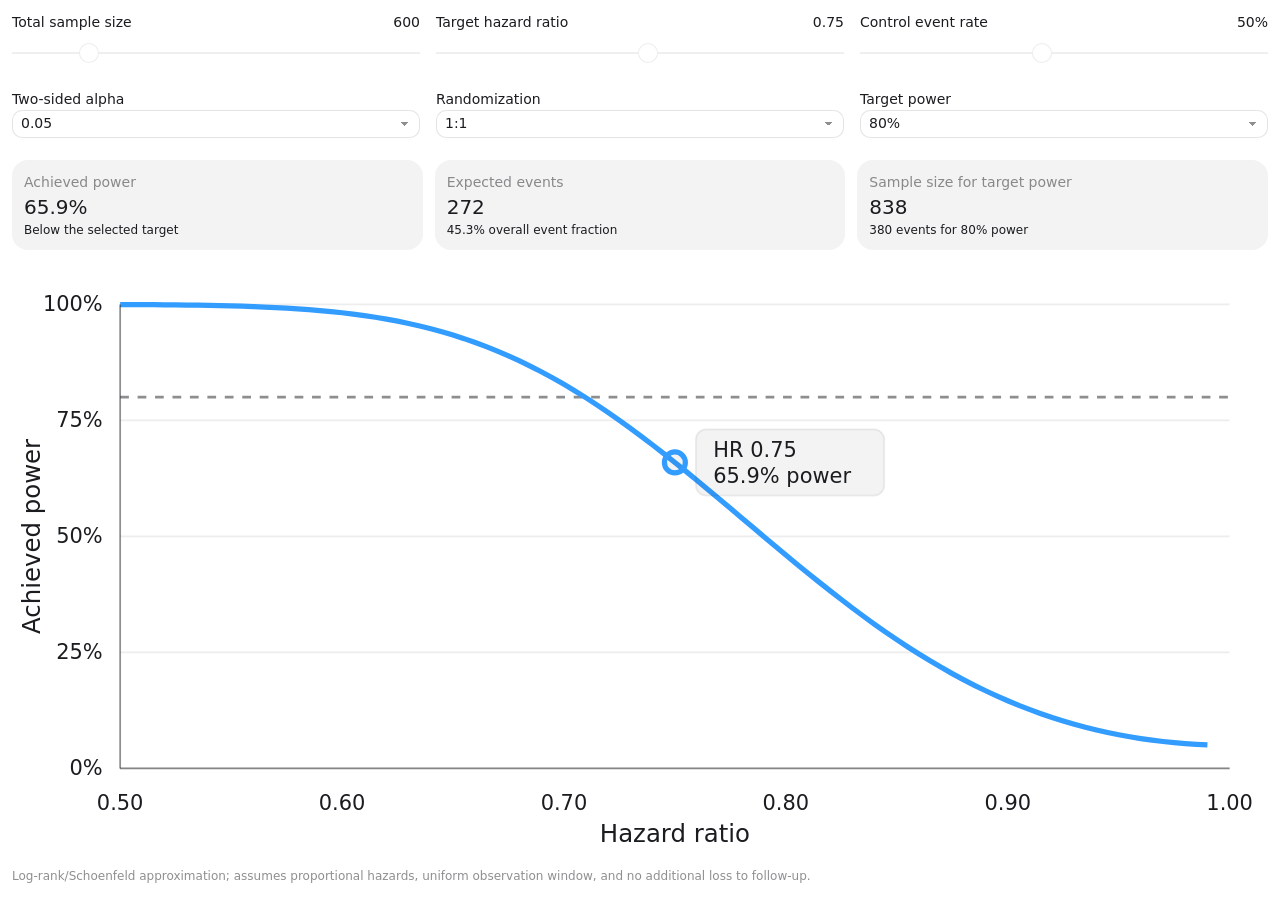
==== commit d09acd97: "Add files via upload" ====
--- a/tools/oncology-trial-power/index.html
+++ b/tools/oncology-trial-power/index.html
@@ -807,7 +807,7 @@
     </label>
     <label class="ope-control form-label" for="ope-event">
       <span class="ope-control-head"><span>Control event rate</span><span class="ope-value" id="ope-event-value">50%</span></span>
-      <input class="form-range" id="ope-event" type="range" min="10" max="90" step="1" value="50">
+      <input class="form-range" id="ope-event" type="range" min="10" max="100" step="1" value="50">
     </label>
   </div>
 
@@ -941,7 +941,8 @@
         var events = n * eventFraction;
         var information = events * experimentalFraction * (1 - experimentalFraction);
         var za = normalInv(1 - alpha / 2);
-        return normalCdf(Math.sqrt(information) * Math.abs(Math.log(hr)) - za);
+        var noncentrality = Math.sqrt(information) * Math.abs(Math.log(hr));
+        return Math.min(1, normalCdf(noncentrality - za) + normalCdf(-noncentrality - za));
       }
 
       function svgNode(tag, attrs, text) {
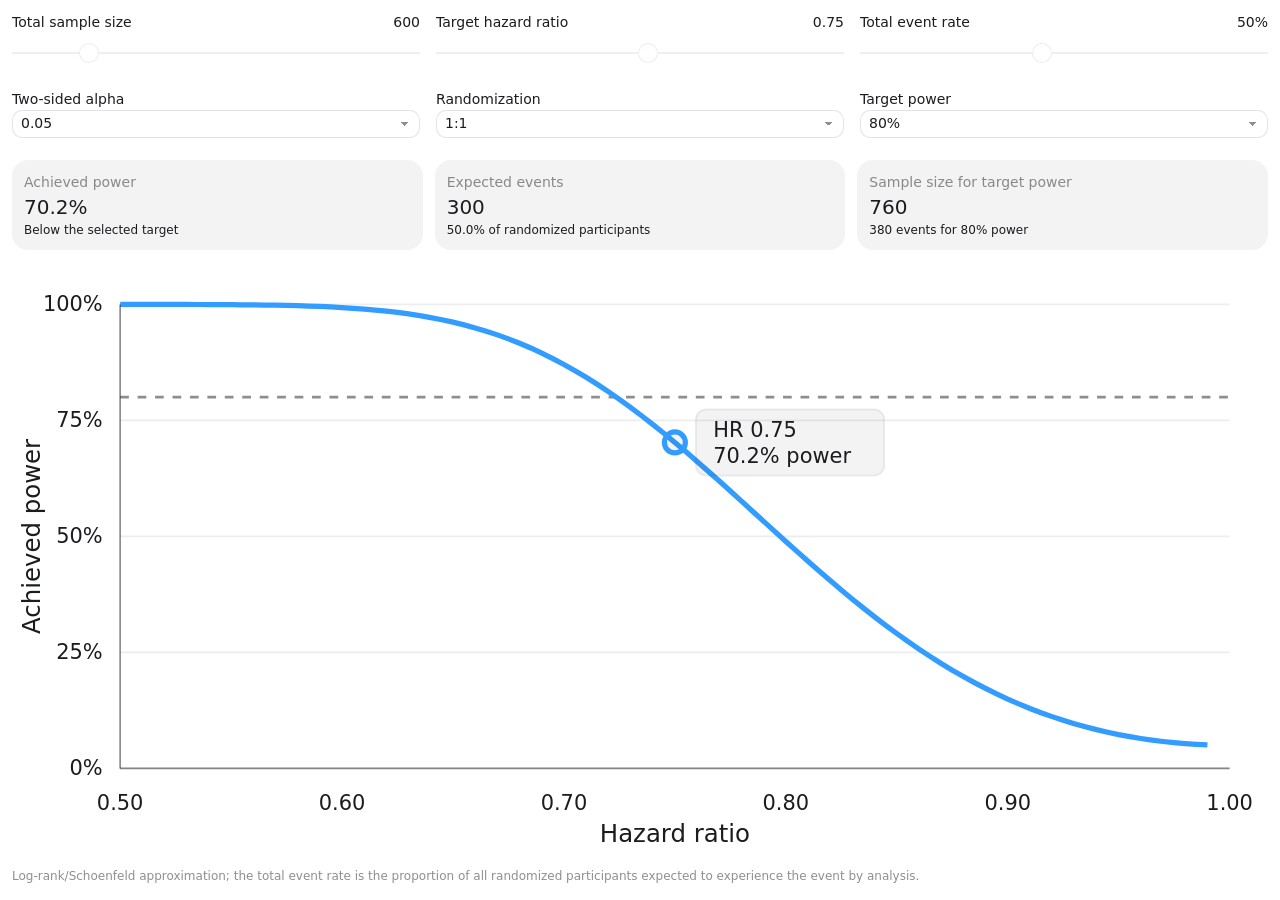
==== commit 1118abdf: "Update index.html" ====
--- a/tools/oncology-trial-power/index.html
+++ b/tools/oncology-trial-power/index.html
@@ -806,7 +806,7 @@
       <input class="form-range" id="ope-hr" type="range" min="0.50" max="0.98" step="0.01" value="0.75">
     </label>
     <label class="ope-control form-label" for="ope-event">
-      <span class="ope-control-head"><span>Control event rate</span><span class="ope-value" id="ope-event-value">50%</span></span>
+      <span class="ope-control-head"><span>Total event rate</span><span class="ope-value" id="ope-event-value">50%</span></span>
       <input class="form-range" id="ope-event" type="range" min="10" max="100" step="1" value="50">
     </label>
   </div>
@@ -864,7 +864,7 @@
       <g id="ope-axes"></g>
     </svg>
   </div>
-  <div class="ope-foot text-small text-muted">Log-rank/Schoenfeld approximation; assumes proportional hazards, uniform observation window, and no additional loss to follow-up.</div>
+  <div class="ope-foot text-small text-muted">Log-rank/Schoenfeld approximation; the total event rate is the proportion of all randomized participants expected to experience the event by analysis.</div>
 
   <script>
     (function () {
@@ -931,14 +931,8 @@
         return (((((a[0] * r + a[1]) * r + a[2]) * r + a[3]) * r + a[4]) * r + a[5]) * q / (((((b[0] * r + b[1]) * r + b[2]) * r + b[3]) * r + b[4]) * r + 1);
       }
 
-      function expectedEventFraction(controlRate, hr, experimentalFraction) {
-        var experimentalRate = 1 - Math.pow(1 - controlRate, hr);
-        return (1 - experimentalFraction) * controlRate + experimentalFraction * experimentalRate;
-      }
-
-      function achievedPower(n, controlRate, hr, experimentalFraction, alpha) {
-        var eventFraction = expectedEventFraction(controlRate, hr, experimentalFraction);
-        var events = n * eventFraction;
+      function achievedPower(n, totalEventRate, hr, experimentalFraction, alpha) {
+        var events = n * totalEventRate;
         var information = events * experimentalFraction * (1 - experimentalFraction);
         var za = normalInv(1 - alpha / 2);
         var noncentrality = Math.sqrt(information) * Math.abs(Math.log(hr));
@@ -959,29 +953,27 @@
       function update() {
         var n = Number(el.n.value);
         var hr = Number(el.hr.value);
-        var controlRate = Number(el.event.value) / 100;
+        var totalEventRate = Number(el.event.value) / 100;
         var alpha = Number(el.alpha.value);
         var experimentalFraction = Number(el.allocation.value);
         var targetPower = Number(el.target.value);
-        var eventFraction = expectedEventFraction(controlRate, hr, experimentalFraction);
-        var events = n * eventFraction;
-        var power = achievedPower(n, controlRate, hr, experimentalFraction, alpha);
+        var events = n * totalEventRate;
+        var power = achievedPower(n, totalEventRate, hr, experimentalFraction, alpha);
         var za = normalInv(1 - alpha / 2);
         var zb = normalInv(targetPower);
         var requiredEvents = Math.pow(za + zb, 2) / (experimentalFraction * (1 - experimentalFraction) * Math.pow(Math.log(hr), 2));
-        var requiredN = requiredEvents / eventFraction;
-        var experimentalRate = 1 - Math.pow(1 - controlRate, hr);
+        var requiredN = requiredEvents / totalEventRate;
 
         el.nValue.textContent = n.toLocaleString();
         el.hrValue.textContent = hr.toFixed(2);
-        el.eventValue.textContent = Math.round(controlRate * 100) + "%";
+        el.eventValue.textContent = Math.round(totalEventRate * 100) + "%";
         el.power.textContent = (power * 100).toFixed(1) + "%";
         el.powerContext.textContent = power >= targetPower ? "Meets the selected target" : "Below the selected target";
         el.events.textContent = Math.round(events).toLocaleString();
-        el.eventsContext.textContent = (eventFraction * 100).toFixed(1) + "% overall event fraction";
+        el.eventsContext.textContent = (totalEventRate * 100).toFixed(1) + "% of randomized participants";
         el.requiredN.textContent = Math.ceil(requiredN / 2) * 2;
         el.requiredContext.textContent = Math.ceil(requiredEvents) + " events for " + Math.round(targetPower * 100) + "% power";
-        el.chartDesc.textContent = "With " + n + " participants, a control event rate of " + Math.round(controlRate * 100) + " percent, and a hazard ratio of " + hr.toFixed(2) + ", achieved power is " + (power * 100).toFixed(1) + " percent. The implied experimental-arm event rate is " + (experimentalRate * 100).toFixed(1) + " percent.";
+        el.chartDesc.textContent = "With " + n + " participants, a total event rate of " + Math.round(totalEventRate * 100) + " percent, and a hazard ratio of " + hr.toFixed(2) + ", achieved power is " + (power * 100).toFixed(1) + " percent.";
 
         var W = 720;
         var H = 340;
@@ -1008,7 +1000,7 @@
         el.axes.appendChild(svgNode("text", { x: 16, y: (m.top + H - m.bottom) / 2, transform: "rotate(-90 16 " + ((m.top + H - m.bottom) / 2) + ")", "text-anchor": "middle", "class": "ope-label" }, "Achieved power"));
 
         var points = [];
-        for (var h = xMin; h <= 0.995; h += 0.005) points.push([x(h), y(achievedPower(n, controlRate, h, experimentalFraction, alpha))]);
+        for (var h = xMin; h <= 0.995; h += 0.005) points.push([x(h), y(achievedPower(n, totalEventRate, h, experimentalFraction, alpha))]);
         el.line.setAttribute("d", pathFrom(points));
         el.targetLine.setAttribute("d", "M" + m.left + " " + y(targetPower) + " L" + (W - m.right) + " " + y(targetPower));
 
